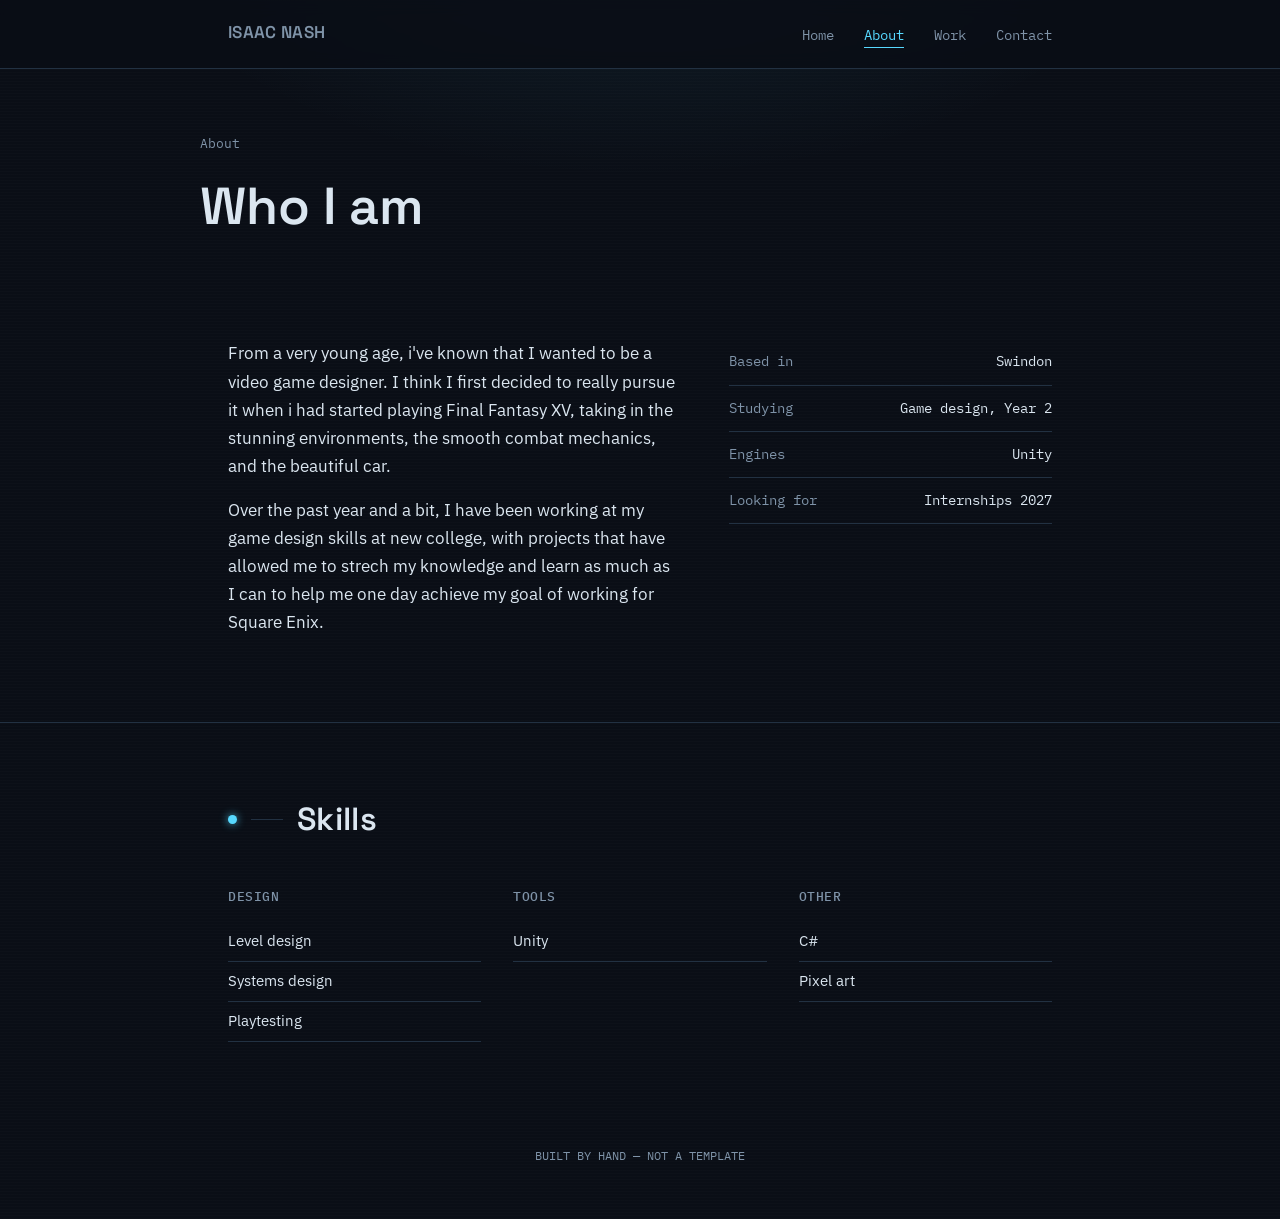
==== about.html @ a6fe019b "Add files via upload" ====
<!DOCTYPE html>
<html lang="en">
<head>
<meta charset="UTF-8">
<meta name="viewport" content="width=device-width, initial-scale=1.0">
<title>About — Isaac Nash</title>
<link rel="preconnect" href="https://fonts.googleapis.com">
<link rel="preconnect" href="https://fonts.gstatic.com" crossorigin>
<link href="https://fonts.googleapis.com/css2?family=Space+Grotesk:wght@500;600;700&family=IBM+Plex+Sans:wght@400;500;600&family=IBM+Plex+Mono:wght@400;500&display=swap" rel="stylesheet">
<link rel="stylesheet" href="style.css">
</head>

<body>

<nav>
  <div class="sheet">
    <a class="nav-name" href="index.html">ISAAC NASH</a>
    <ul>
      <li><a href="index.html">Home</a></li>
      <li><a href="about.html" class="active">About</a></li>
      <li><a href="work.html">Work</a></li>
      <li><a href="contact.html">Contact</a></li>
    </ul>
  </div>
</nav>

<div class="sheet page-header">
  <p class="eyebrow">About</p>
  <h1>Who I am</h1>
</div>

<section>
  <div class="sheet">
    <div class="about-grid">
      <div>
        <p>From a very young age, i've known that I wanted to be a video game designer. I think I first decided to really pursue it when i had started playing Final Fantasy XV, taking in the stunning environments, the smooth combat mechanics, and the beautiful car.</p>
        <p>Over the past year and a bit, I have been working at my game design skills at new college, with projects that have allowed me to strech my knowledge and learn as much as I can to help me one day achieve my goal of working for Square Enix.</p>
      </div>
      <ul class="facts">
        <li><span>Based in</span><span>Swindon</span></li>
        <li><span>Studying</span><span>Game design, Year 2</span></li>
        <li><span>Engines</span><span>Unity</span></li>
        <li><span>Looking for</span><span>Internships 2027</span></li>
      </ul>
    </div>
  </div>
</section>

<section>
  <div class="sheet">
    <div class="section-head"><span class="node"></span><span class="rule"></span><h2>Skills</h2></div>
    <div class="skills-grid">
      <div>
        <h4>DESIGN</h4>
        <ul>
          <li>Level design</li>
          <li>Systems design</li>
          <li>Playtesting</li>
        </ul>
      </div>
      <div>
        <h4>TOOLS</h4>
        <ul>
          <li>Unity</li>
        </ul>
      </div>
      <div>
        <h4>OTHER</h4>
        <ul>
          <li>C#</li>
          <li>Pixel art</li>
        </ul>
      </div>
    </div>
  </div>
</section>

<footer>
  BUILT BY HAND — NOT A TEMPLATE
</footer>

</body>
</html>
---- style.css ----
/*
  SHARED STYLESHEET
  ==================
  Every page (index.html, about.html, work.html, contact.html) links to
  this one file, so changing a color or font here updates the whole site.
  Keep this file in the SAME FOLDER as all your .html files.
*/

:root {
  --bg: #0a0e16;
  --bg-panel: #10161f;
  --ink: #dbe6f0;
  --ink-soft: #7f93a8;
  --line: #223142;
  --cyan: #57d9ff;
  --amber: #ffb454;
  --violet: #b98cff;
  --font-display: 'Space Grotesk', sans-serif;
  --font-body: 'IBM Plex Sans', sans-serif;
  --font-mono: 'IBM Plex Mono', monospace;
}

@media (prefers-reduced-motion: reduce) {
  * { animation: none !important; transition: none !important; }
}

* { box-sizing: border-box; }
html { scroll-behavior: smooth; }

body {
  margin: 0;
  background:
    radial-gradient(ellipse 900px 500px at 50% -10%, rgba(87,217,255,0.10), transparent 60%),
    repeating-linear-gradient(180deg, rgba(255,255,255,0.012) 0px, rgba(255,255,255,0.012) 1px, transparent 1px, transparent 3px),
    var(--bg);
  color: var(--ink);
  font-family: var(--font-body);
  font-size: 17px;
  line-height: 1.65;
  min-height: 100vh;
}

a { color: inherit; }
::selection { background: var(--cyan); color: var(--bg); }

.sheet { max-width: 880px; margin: 0 auto; padding: 0 28px; }

section, .page-section { padding: 70px 0; border-bottom: 1px solid var(--line); }
section:last-of-type, .page-section:last-of-type { border-bottom: none; }

/* ---------- section header: schematic divider ---------- */
.section-head { display: flex; align-items: center; gap: 14px; margin-bottom: 40px; }
.section-head .node {
  width: 9px; height: 9px; border-radius: 50%;
  background: var(--cyan); box-shadow: 0 0 8px rgba(87,217,255,0.8);
  flex: 0 0 auto;
}
.section-head .rule { height: 1px; width: 32px; background: var(--line); flex: 0 0 auto; }
.section-head h1, .section-head h2 {
  font-family: var(--font-display); font-weight: 600;
  font-size: clamp(24px, 3.4vw, 32px); margin: 0; letter-spacing: 0.01em;
}

/* ---------- bracket frame ---------- */
.frame { position: relative; }
.frame::before, .frame::after, .frame .corner-tr, .frame .corner-bl {
  content: ""; position: absolute; width: 14px; height: 14px;
  border-color: var(--cyan); opacity: 0.55; transition: opacity 0.2s ease; z-index: 2;
}
.frame::before { top: -1px; left: -1px; border-top: 2px solid; border-left: 2px solid; }
.frame::after { bottom: -1px; right: -1px; border-bottom: 2px solid; border-right: 2px solid; }
.frame .corner-tr { top: -1px; right: -1px; border-top: 2px solid; border-right: 2px solid; }
.frame .corner-bl { bottom: -1px; left: -1px; border-bottom: 2px solid; border-left: 2px solid; }
.frame:hover::before, .frame:hover::after, .frame:hover .corner-tr, .frame:hover .corner-bl { opacity: 1; }

/* ---------- nav ---------- */
nav {
  position: sticky; top: 0; z-index: 10;
  background: rgba(10,14,22,0.85);
  backdrop-filter: blur(8px);
  border-bottom: 1px solid var(--line);
}
nav .sheet { display: flex; align-items: center; justify-content: space-between; padding: 18px 28px; }
nav .nav-name { font-family: var(--font-display); font-weight: 600; font-size: 17px; text-decoration: none; letter-spacing: 0.02em; }
nav ul { list-style: none; display: flex; gap: 30px; margin: 0; padding: 0; }
nav a { text-decoration: none; font-size: 14px; color: var(--ink-soft); font-family: var(--font-mono); padding-bottom: 3px; border-bottom: 1px solid transparent; }
nav a:hover, nav a:focus-visible { color: var(--cyan); }
nav a.active { color: var(--cyan); border-bottom-color: var(--cyan); }

/* ---------- page header (used on About / Work / Contact) ---------- */
.page-header { padding: 64px 0 20px 0; }
.page-header .eyebrow { font-family: var(--font-mono); font-size: 12.5px; color: var(--ink-soft); margin: 0 0 10px 0; }
.page-header h1 { font-family: var(--font-display); font-weight: 600; font-size: clamp(34px, 6vw, 52px); margin: 0; }

/* ---------- hero (home page) ---------- */
.hero { position: relative; padding: 90px 0 90px 0; overflow: hidden; }
.hero-rings {
  position: absolute; top: 50%; left: 50%; width: 640px; height: 640px;
  transform: translate(-50%, -50%); z-index: 0; opacity: 0.5; pointer-events: none;
}
.hero-content { position: relative; z-index: 1; }

/* circular avatar with same fallback-pattern trick as project media */
.avatar {
  width: 108px; height: 108px; border-radius: 50%;
  background-size: cover; background-position: center; background-repeat: no-repeat;
  background-color: var(--bg-panel);
  background-image:
    var(--photo, none),
    repeating-linear-gradient(45deg, rgba(87,217,255,0.06) 0px, rgba(87,217,255,0.06) 1px, transparent 1px, transparent 10px),
    radial-gradient(ellipse at 50% 40%, rgba(87,217,255,0.14), transparent 70%);
  border: 2px solid var(--cyan);
  box-shadow: 0 0 0 6px rgba(87,217,255,0.08), 0 0 26px rgba(87,217,255,0.22);
  margin-bottom: 26px;
}

.status {
  display: inline-flex; align-items: center; gap: 9px;
  font-family: var(--font-mono); font-size: 12.5px; color: var(--ink-soft);
  border: 1px solid var(--line); padding: 6px 14px; border-radius: 999px; margin-bottom: 30px;
}
.status .dot {
  width: 7px; height: 7px; border-radius: 50%; background: var(--cyan);
  box-shadow: 0 0 6px rgba(87,217,255,0.9); animation: pulse 2.2s ease-in-out infinite;
}
@keyframes pulse { 0%, 100% { opacity: 1; } 50% { opacity: 0.35; } }

.hero h1 { font-family: var(--font-display); font-weight: 600; font-size: clamp(46px, 8vw, 78px); line-height: 1.0; margin: 0 0 22px 0; }
.hero p.role { font-size: 19px; color: var(--ink-soft); max-width: 48ch; margin: 0 0 36px 0; }
.hero-links, .link-row { display: flex; flex-wrap: wrap; gap: 10px 28px; }
.hero-links a, .link-row a {
  text-decoration: none; font-family: var(--font-mono); font-size: 14px;
  padding-bottom: 3px; border-bottom: 1px solid var(--line);
}
.hero-links a:hover, .hero-links a:focus-visible, .link-row a:hover, .link-row a:focus-visible {
  color: var(--cyan); border-bottom-color: var(--cyan);
}

.home-teaser { display: flex; align-items: center; justify-content: space-between; gap: 20px; flex-wrap: wrap; }
.home-teaser p { max-width: 60ch; color: var(--ink-soft); margin: 0; }
.home-teaser a.see-more {
  font-family: var(--font-mono); font-size: 13.5px; white-space: nowrap;
  text-decoration: none; border-bottom: 1px solid var(--line);
}
.home-teaser a.see-more:hover { color: var(--cyan); border-bottom-color: var(--cyan); }

/* ---------- about ---------- */
.about-grid { display: grid; grid-template-columns: 1.4fr 1fr; gap: 48px; }
.about-grid p { margin: 0 0 16px 0; max-width: 58ch; color: var(--ink); }
.facts { list-style: none; margin: 0; padding: 0; font-size: 14px; }
.facts li { display: flex; justify-content: space-between; gap: 12px; padding: 11px 0; border-bottom: 1px solid var(--line); font-family: var(--font-mono); }
.facts li span:first-child { color: var(--ink-soft); }
.facts li span:last-child { color: var(--ink); }

/* ---------- projects ---------- */
.project { background: var(--bg-panel); border: 1px solid var(--line); margin-bottom: 36px; overflow: hidden; }
.project-media {
  position: relative; width: 100%; aspect-ratio: 16 / 9;
  background-size: cover; background-position: center; background-repeat: no-repeat;
  background-color: var(--bg-panel);
  background-image:
    var(--shot, none),
    repeating-linear-gradient(45deg, rgba(87,217,255,0.05) 0px, rgba(87,217,255,0.05) 1px, transparent 1px, transparent 14px),
    radial-gradient(ellipse at 50% 40%, rgba(87,217,255,0.10), transparent 70%);
  border-bottom: 1px solid var(--line);
}
.stamp {
  position: absolute; top: 14px; right: 14px;
  font-family: var(--font-mono); font-weight: 500; font-size: 11px; letter-spacing: 0.05em;
  padding: 5px 11px; background: rgba(10,14,22,0.72); backdrop-filter: blur(4px);
  border: 1px solid currentColor; display: inline-flex; align-items: center; gap: 6px;
}
.stamp::before { content: ""; width: 6px; height: 6px; border-radius: 50%; background: currentColor; }
.stamp--shipped { color: var(--cyan); }
.stamp--jam { color: var(--amber); }
.stamp--prototype { color: var(--violet); }

.project-body { padding: 28px 32px 30px 32px; }
.project h3 { font-family: var(--font-display); font-weight: 600; font-size: 25px; margin: 0 0 6px 0; }
.project .meta { font-family: var(--font-mono); font-size: 12.5px; color: var(--ink-soft); margin: 0 0 18px 0; }
.project p.desc { margin: 0 0 18px 0; max-width: 62ch; color: var(--ink); }
.project ul.highlights { margin: 0 0 22px 0; padding-left: 20px; color: var(--ink); }
.project ul.highlights li { margin-bottom: 7px; }
.project-link {
  display: inline-block; text-decoration: none; font-family: var(--font-mono); font-size: 13.5px;
  padding-bottom: 3px; border-bottom: 1px solid var(--line);
}
.project-link:hover, .project-link:focus-visible { color: var(--cyan); border-bottom-color: var(--cyan); }

/* ---------- skills ---------- */
.skills-grid { display: grid; grid-template-columns: repeat(3, 1fr); gap: 32px; }
.skills-grid h4 { font-family: var(--font-mono); font-weight: 500; font-size: 12.5px; letter-spacing: 0.04em; color: var(--ink-soft); margin: 0 0 16px 0; }
.skills-grid ul { list-style: none; margin: 0; padding: 0; }
.skills-grid li { padding: 7px 0; border-bottom: 1px solid var(--line); font-size: 15px; }

/* ---------- contact ---------- */
.contact p.lead { font-size: 19px; max-width: 50ch; margin: 0 0 32px 0; color: var(--ink-soft); }
.contact-links { display: flex; flex-wrap: wrap; gap: 10px 30px; }
.contact-links a {
  text-decoration: none; font-family: var(--font-mono); font-size: 15px;
  padding-bottom: 3px; border-bottom: 1px solid var(--line);
}
.contact-links a:hover, .contact-links a:focus-visible { color: var(--cyan); border-bottom-color: var(--cyan); }

footer { text-align: center; font-family: var(--font-mono); font-size: 12px; color: var(--ink-soft); padding: 34px 0 54px 0; }

/* ---------- responsive ---------- */
@media (max-width: 720px) {
  nav ul { gap: 18px; }
  .about-grid { grid-template-columns: 1fr; }
  .skills-grid { grid-template-columns: 1fr 1fr; }
  section, .page-section { padding: 54px 0; }
  .project-body { padding: 24px 22px; }
  .hero-rings { width: 460px; height: 460px; }
  .home-teaser { flex-direction: column; align-items: flex-start; }
}
@media (max-width: 480px) {
  .skills-grid { grid-template-columns: 1fr; }
}

a:focus-visible, button:focus-visible { outline: 2px solid var(--cyan); outline-offset: 3px; }
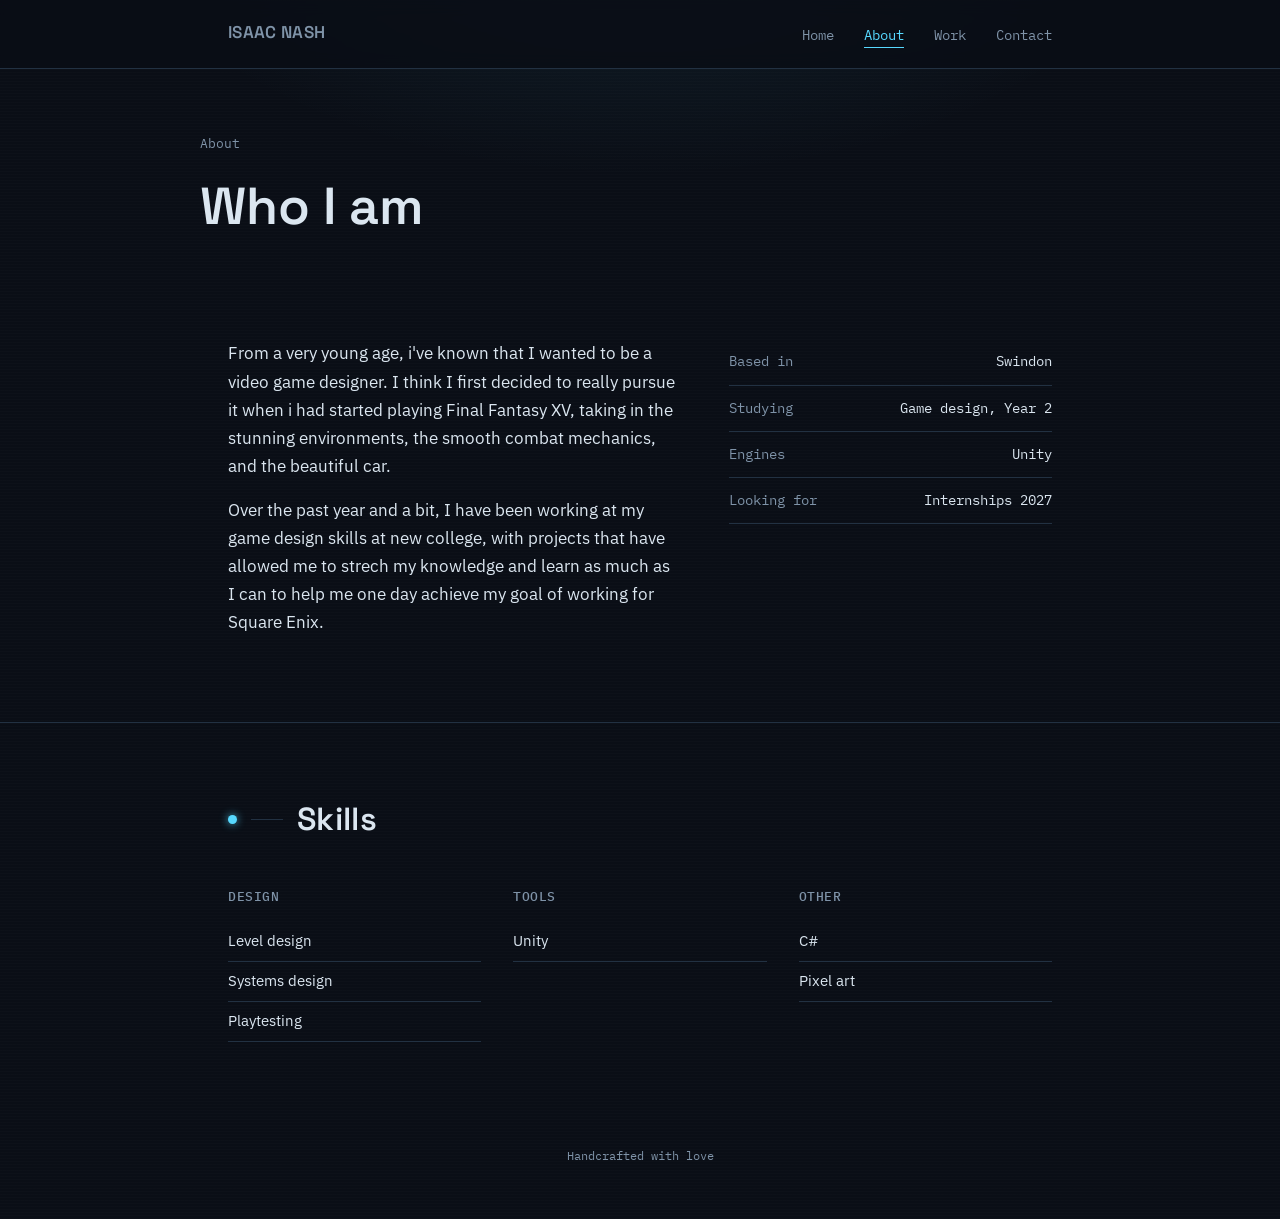
==== commit 1c431581: "Update footer text to 'Handcrafted with love'" ====
--- a/about.html
+++ b/about.html
@@ -76,7 +76,7 @@
 </section>
 
 <footer>
-  BUILT BY HAND — NOT A TEMPLATE
+  Handcrafted with love
 </footer>
 
 </body>
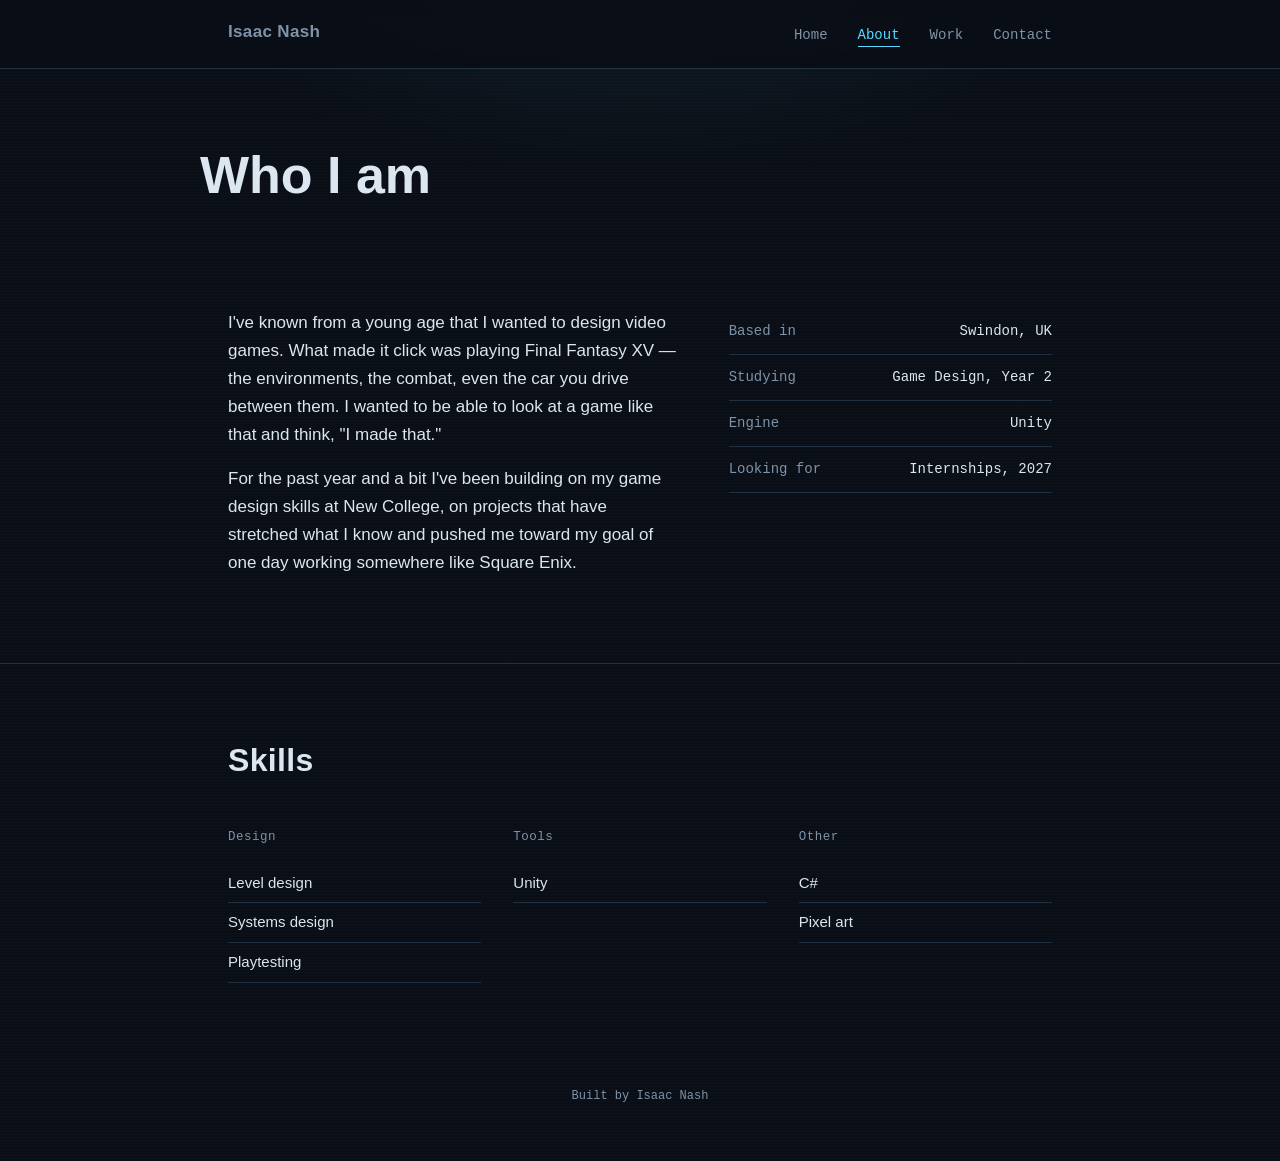
==== commit c66c58fc: "Revise About page content and structure Updated content and formatting in the About page." ====
--- a/about.html
+++ b/about.html
@@ -6,7 +6,7 @@
 <title>About — Isaac Nash</title>
 <link rel="preconnect" href="https://fonts.googleapis.com">
 <link rel="preconnect" href="https://fonts.gstatic.com" crossorigin>
-<link href="https://fonts.googleapis.com/css2?family=Space+Grotesk:wght@500;600;700&family=IBM+Plex+Sans:wght@400;500;600&family=IBM+Plex+Mono:wght@400;500&display=swap" rel="stylesheet">
+<link href="https://fonts.googleapis.com/css2?family=Fraunces:ital,opsz,wght@0,9..144,400;0,9..144,500;0,9..144,600;1,9..144,400;1,9..144,500&family=Inter:wght@400;500;600&display=swap" rel="stylesheet">
 <link rel="stylesheet" href="style.css">
 </head>
 
@@ -14,7 +14,7 @@
 
 <nav>
   <div class="sheet">
-    <a class="nav-name" href="index.html">ISAAC NASH</a>
+    <a class="nav-name" href="index.html">Isaac Nash</a>
     <ul>
       <li><a href="index.html">Home</a></li>
       <li><a href="about.html" class="active">About</a></li>
@@ -25,7 +25,6 @@
 </nav>
 
 <div class="sheet page-header">
-  <p class="eyebrow">About</p>
   <h1>Who I am</h1>
 </div>
 
@@ -33,14 +32,14 @@
   <div class="sheet">
     <div class="about-grid">
       <div>
-        <p>From a very young age, i've known that I wanted to be a video game designer. I think I first decided to really pursue it when i had started playing Final Fantasy XV, taking in the stunning environments, the smooth combat mechanics, and the beautiful car.</p>
-        <p>Over the past year and a bit, I have been working at my game design skills at new college, with projects that have allowed me to strech my knowledge and learn as much as I can to help me one day achieve my goal of working for Square Enix.</p>
+        <p>I've known from a young age that I wanted to design video games. What made it click was playing Final Fantasy XV — the environments, the combat, even the car you drive between them. I wanted to be able to look at a game like that and think, "I made that."</p>
+        <p>For the past year and a bit I've been building on my game design skills at New College, on projects that have stretched what I know and pushed me toward my goal of one day working somewhere like Square Enix.</p>
       </div>
       <ul class="facts">
-        <li><span>Based in</span><span>Swindon</span></li>
-        <li><span>Studying</span><span>Game design, Year 2</span></li>
-        <li><span>Engines</span><span>Unity</span></li>
-        <li><span>Looking for</span><span>Internships 2027</span></li>
+        <li><span>Based in</span><span>Swindon, UK</span></li>
+        <li><span>Studying</span><span>Game Design, Year 2</span></li>
+        <li><span>Engine</span><span>Unity</span></li>
+        <li><span>Looking for</span><span>Internships, 2027</span></li>
       </ul>
     </div>
   </div>
@@ -48,10 +47,10 @@
 
 <section>
   <div class="sheet">
-    <div class="section-head"><span class="node"></span><span class="rule"></span><h2>Skills</h2></div>
+    <div class="section-head"><h2>Skills</h2></div>
     <div class="skills-grid">
       <div>
-        <h4>DESIGN</h4>
+        <h4>Design</h4>
         <ul>
           <li>Level design</li>
           <li>Systems design</li>
@@ -59,13 +58,13 @@
         </ul>
       </div>
       <div>
-        <h4>TOOLS</h4>
+        <h4>Tools</h4>
         <ul>
           <li>Unity</li>
         </ul>
       </div>
       <div>
-        <h4>OTHER</h4>
+        <h4>Other</h4>
         <ul>
           <li>C#</li>
           <li>Pixel art</li>
@@ -76,7 +75,7 @@
 </section>
 
 <footer>
-  Handcrafted with love
+  Built by Isaac Nash
 </footer>
 
 </body>
--- a/style.css
+++ b/style.css
@@ -181,11 +181,67 @@
 .project p.desc { margin: 0 0 18px 0; max-width: 62ch; color: var(--ink); }
 .project ul.highlights { margin: 0 0 22px 0; padding-left: 20px; color: var(--ink); }
 .project ul.highlights li { margin-bottom: 7px; }
+.project-links { display: flex; flex-wrap: wrap; gap: 10px 26px; }
 .project-link {
   display: inline-block; text-decoration: none; font-family: var(--font-mono); font-size: 13.5px;
   padding-bottom: 3px; border-bottom: 1px solid var(--line);
 }
 .project-link:hover, .project-link:focus-visible { color: var(--cyan); border-bottom-color: var(--cyan); }
+
+/* ---------- case study pages ---------- */
+.back-link {
+  display: inline-block; font-family: var(--font-mono); font-size: 13.5px;
+  text-decoration: none; color: var(--ink-soft); margin-bottom: 18px;
+}
+.back-link:hover, .back-link:focus-visible { color: var(--cyan); }
+
+.case-banner {
+  position: relative; width: 100%; aspect-ratio: 21 / 9;
+  background-size: cover; background-position: center; background-repeat: no-repeat;
+  background-color: var(--bg-panel);
+  background-image:
+    var(--shot, none),
+    repeating-linear-gradient(45deg, rgba(87,217,255,0.05) 0px, rgba(87,217,255,0.05) 1px, transparent 1px, transparent 14px),
+    radial-gradient(ellipse at 50% 40%, rgba(87,217,255,0.10), transparent 70%);
+  border: 1px solid var(--line);
+  margin-bottom: 46px;
+}
+.case-banner .stamp { position: absolute; top: 16px; right: 16px; }
+
+.case-meta {
+  font-family: var(--font-mono); font-size: 13px; color: var(--ink-soft);
+  margin: 0 0 8px 0;
+}
+
+.case-body { max-width: 68ch; }
+.case-body p { margin: 0 0 18px 0; color: var(--ink); }
+.case-body .case-section { margin-bottom: 48px; }
+.case-body .case-section:last-child { margin-bottom: 0; }
+
+.gallery-grid {
+  display: grid;
+  grid-template-columns: repeat(auto-fit, minmax(240px, 1fr));
+  gap: 18px;
+  margin-top: 8px;
+}
+.gallery-shot {
+  aspect-ratio: 4 / 3;
+  background-size: cover; background-position: center; background-repeat: no-repeat;
+  background-color: var(--bg-panel);
+  background-image:
+    var(--shot, none),
+    repeating-linear-gradient(45deg, rgba(87,217,255,0.05) 0px, rgba(87,217,255,0.05) 1px, transparent 1px, transparent 14px),
+    radial-gradient(ellipse at 50% 40%, rgba(87,217,255,0.10), transparent 70%);
+  border: 1px solid var(--line);
+}
+
+.case-nav {
+  display: flex; justify-content: space-between; align-items: center;
+  margin-top: 56px; padding-top: 28px; border-top: 1px solid var(--line);
+  font-family: var(--font-mono); font-size: 13.5px;
+}
+.case-nav a { text-decoration: none; border-bottom: 1px solid var(--line); padding-bottom: 3px; }
+.case-nav a:hover, .case-nav a:focus-visible { color: var(--cyan); border-bottom-color: var(--cyan); }
 
 /* ---------- skills ---------- */
 .skills-grid { display: grid; grid-template-columns: repeat(3, 1fr); gap: 32px; }
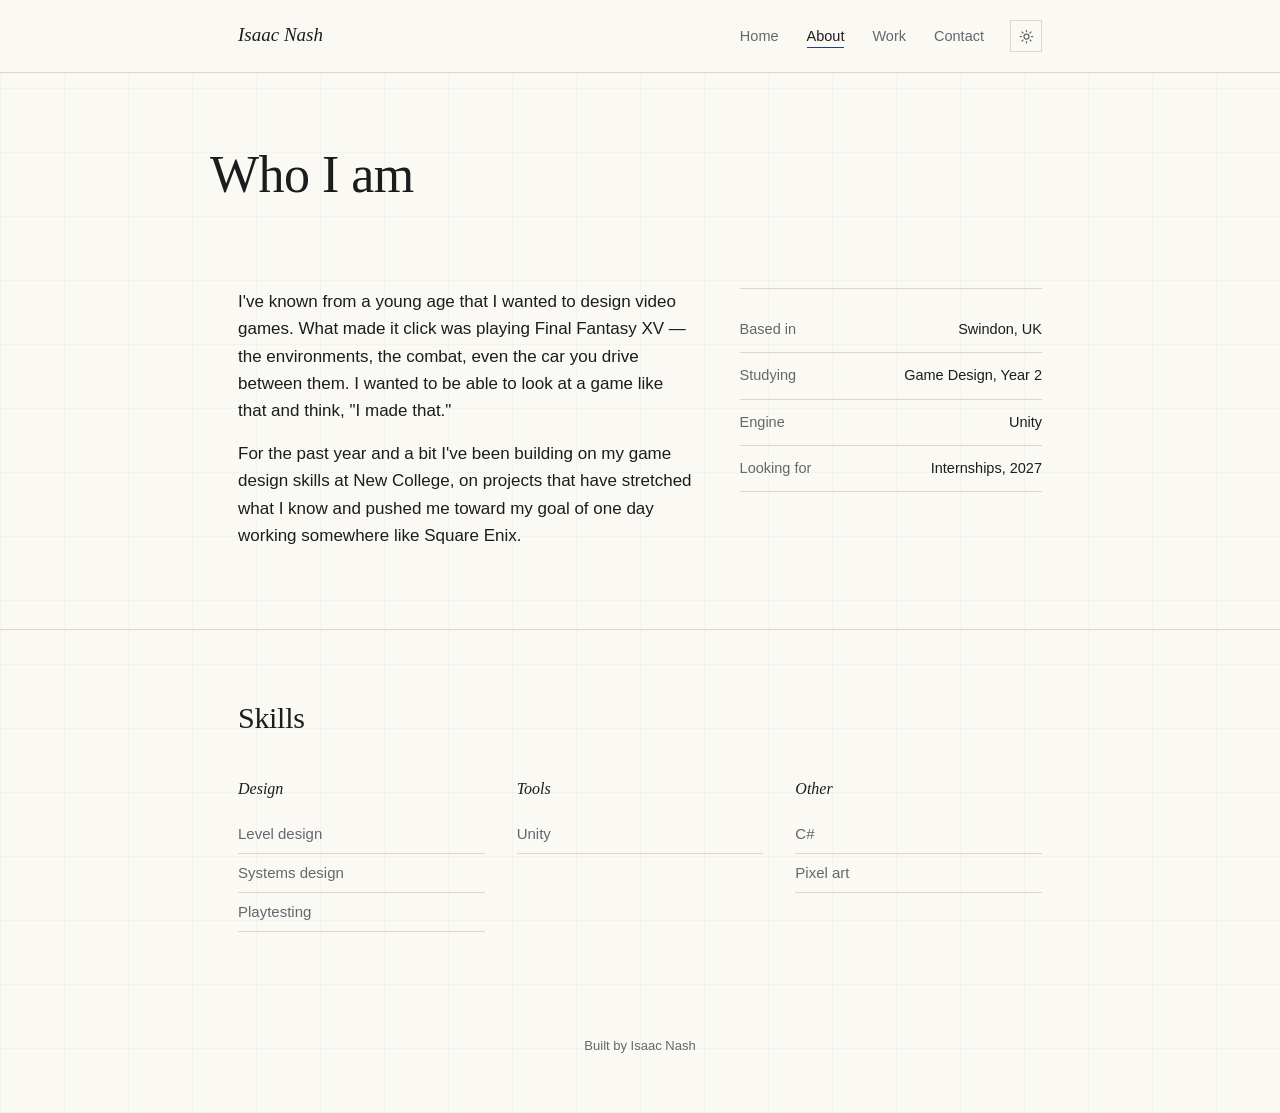
==== commit 0b69c11b: "Refactor navigation structure and add theme toggle" ====
--- a/about.html
+++ b/about.html
@@ -8,6 +8,7 @@
 <link rel="preconnect" href="https://fonts.gstatic.com" crossorigin>
 <link href="https://fonts.googleapis.com/css2?family=Fraunces:ital,opsz,wght@0,9..144,400;0,9..144,500;0,9..144,600;1,9..144,400;1,9..144,500&family=Inter:wght@400;500;600&display=swap" rel="stylesheet">
 <link rel="stylesheet" href="style.css">
+<script src="theme.js"></script>
 </head>
 
 <body>
@@ -15,12 +16,18 @@
 <nav>
   <div class="sheet">
     <a class="nav-name" href="index.html">Isaac Nash</a>
-    <ul>
-      <li><a href="index.html">Home</a></li>
-      <li><a href="about.html" class="active">About</a></li>
-      <li><a href="work.html">Work</a></li>
-      <li><a href="contact.html">Contact</a></li>
-    </ul>
+    <div class="nav-right">
+      <ul>
+        <li><a href="index.html">Home</a></li>
+        <li><a href="about.html" class="active">About</a></li>
+        <li><a href="work.html">Work</a></li>
+        <li><a href="contact.html">Contact</a></li>
+      </ul>
+      <button class="theme-toggle" type="button" aria-label="Toggle dark mode" aria-pressed="false">
+        <svg class="icon-sun" viewBox="0 0 24 24" fill="none" stroke="currentColor" stroke-width="2" stroke-linecap="round"><circle cx="12" cy="12" r="4"></circle><path d="M12 2v2M12 20v2M4.9 4.9l1.4 1.4M17.7 17.7l1.4 1.4M2 12h2M20 12h2M4.9 19.1l1.4-1.4M17.7 6.3l1.4-1.4"/></svg>
+        <svg class="icon-moon" viewBox="0 0 24 24" fill="none" stroke="currentColor" stroke-width="2" stroke-linecap="round" stroke-linejoin="round"><path d="M21 12.8A9 9 0 1 1 11.2 3 7 7 0 0 0 21 12.8z"/></svg>
+      </button>
+    </div>
   </div>
 </nav>
 
--- a/style.css
+++ b/style.css
@@ -1,23 +1,46 @@
 /*
   SHARED STYLESHEET
   ==================
-  Every page (index.html, about.html, work.html, contact.html) links to
-  this one file, so changing a color or font here updates the whole site.
-  Keep this file in the SAME FOLDER as all your .html files.
+  Every page (index.html, about.html, work.html, contact.html, and the
+  project- pages) links to this one file, so changing a color or font
+  here updates the whole site. Keep this file in the SAME FOLDER as
+  all your .html files.
 */
 
 :root {
-  --bg: #0a0e16;
-  --bg-panel: #10161f;
-  --ink: #dbe6f0;
-  --ink-soft: #7f93a8;
-  --line: #223142;
-  --cyan: #57d9ff;
-  --amber: #ffb454;
-  --violet: #b98cff;
-  --font-display: 'Space Grotesk', sans-serif;
-  --font-body: 'IBM Plex Sans', sans-serif;
-  --font-mono: 'IBM Plex Mono', monospace;
+  --bg: #faf9f4;
+  --panel: #efeadd;
+  --panel-line: #e2dcc9;
+  --ink: #1c1c1f;
+  --ink-soft: #66666e;
+  --line: #ddd7c4;
+  --blue: #23407e;
+  --blue-tint: rgba(35, 64, 126, 0.08);
+  --rust: #a94b2c;
+
+  --grid: rgba(35, 64, 126, 0.035);
+  --nav-bg: rgba(250, 249, 244, 0.92);
+
+  --font-display: 'Fraunces', Georgia, serif;
+  --font-body: 'Inter', -apple-system, sans-serif;
+
+  color-scheme: light;
+}
+
+:root[data-theme="dark"] {
+  --bg: #15161c;
+  --panel: #20222c;
+  --panel-line: #2b2e3a;
+  --ink: #edece4;
+  --ink-soft: #9a9ba6;
+  --line: #2c2f3b;
+  --blue: #7fa0f2;
+  --blue-tint: rgba(127, 160, 242, 0.14);
+  --rust: #e28a68;
+  --grid: rgba(127, 160, 242, 0.05);
+  --nav-bg: rgba(21, 22, 28, 0.92);
+
+  color-scheme: dark;
 }
 
 @media (prefers-reduced-motion: reduce) {
@@ -30,248 +53,273 @@
 body {
   margin: 0;
   background:
-    radial-gradient(ellipse 900px 500px at 50% -10%, rgba(87,217,255,0.10), transparent 60%),
-    repeating-linear-gradient(180deg, rgba(255,255,255,0.012) 0px, rgba(255,255,255,0.012) 1px, transparent 1px, transparent 3px),
+    repeating-linear-gradient(0deg, var(--grid) 0px, var(--grid) 1px, transparent 1px, transparent 64px),
+    repeating-linear-gradient(90deg, var(--grid) 0px, var(--grid) 1px, transparent 1px, transparent 64px),
     var(--bg);
   color: var(--ink);
   font-family: var(--font-body);
   font-size: 17px;
-  line-height: 1.65;
+  line-height: 1.6;
   min-height: 100vh;
+  transition: background-color 0.15s ease, color 0.15s ease;
 }
 
 a { color: inherit; }
-::selection { background: var(--cyan); color: var(--bg); }
-
-.sheet { max-width: 880px; margin: 0 auto; padding: 0 28px; }
-
-section, .page-section { padding: 70px 0; border-bottom: 1px solid var(--line); }
+::selection { background: var(--blue); color: #fff; }
+
+.sheet { max-width: 860px; margin: 0 auto; padding: 0 28px; }
+
+section, .page-section { padding: 64px 0; border-bottom: 1px solid var(--line); }
 section:last-of-type, .page-section:last-of-type { border-bottom: none; }
 
-/* ---------- section header: schematic divider ---------- */
-.section-head { display: flex; align-items: center; gap: 14px; margin-bottom: 40px; }
-.section-head .node {
-  width: 9px; height: 9px; border-radius: 50%;
-  background: var(--cyan); box-shadow: 0 0 8px rgba(87,217,255,0.8);
-  flex: 0 0 auto;
-}
-.section-head .rule { height: 1px; width: 32px; background: var(--line); flex: 0 0 auto; }
+/* ---------- section headers ---------- */
+.section-head { margin-bottom: 34px; }
 .section-head h1, .section-head h2 {
-  font-family: var(--font-display); font-weight: 600;
-  font-size: clamp(24px, 3.4vw, 32px); margin: 0; letter-spacing: 0.01em;
-}
-
-/* ---------- bracket frame ---------- */
+  font-family: var(--font-display); font-weight: 500;
+  font-size: clamp(24px, 3.2vw, 30px); margin: 0; letter-spacing: -0.01em;
+}
+
+/* ---------- image / media treatment ---------- */
 .frame { position: relative; }
-.frame::before, .frame::after, .frame .corner-tr, .frame .corner-bl {
-  content: ""; position: absolute; width: 14px; height: 14px;
-  border-color: var(--cyan); opacity: 0.55; transition: opacity 0.2s ease; z-index: 2;
-}
-.frame::before { top: -1px; left: -1px; border-top: 2px solid; border-left: 2px solid; }
-.frame::after { bottom: -1px; right: -1px; border-bottom: 2px solid; border-right: 2px solid; }
-.frame .corner-tr { top: -1px; right: -1px; border-top: 2px solid; border-right: 2px solid; }
-.frame .corner-bl { bottom: -1px; left: -1px; border-bottom: 2px solid; border-left: 2px solid; }
-.frame:hover::before, .frame:hover::after, .frame:hover .corner-tr, .frame:hover .corner-bl { opacity: 1; }
 
 /* ---------- nav ---------- */
 nav {
   position: sticky; top: 0; z-index: 10;
-  background: rgba(10,14,22,0.85);
-  backdrop-filter: blur(8px);
+  background: var(--nav-bg);
   border-bottom: 1px solid var(--line);
-}
-nav .sheet { display: flex; align-items: center; justify-content: space-between; padding: 18px 28px; }
-nav .nav-name { font-family: var(--font-display); font-weight: 600; font-size: 17px; text-decoration: none; letter-spacing: 0.02em; }
-nav ul { list-style: none; display: flex; gap: 30px; margin: 0; padding: 0; }
-nav a { text-decoration: none; font-size: 14px; color: var(--ink-soft); font-family: var(--font-mono); padding-bottom: 3px; border-bottom: 1px solid transparent; }
-nav a:hover, nav a:focus-visible { color: var(--cyan); }
-nav a.active { color: var(--cyan); border-bottom-color: var(--cyan); }
-
-/* ---------- page header (used on About / Work / Contact) ---------- */
-.page-header { padding: 64px 0 20px 0; }
-.page-header .eyebrow { font-family: var(--font-mono); font-size: 12.5px; color: var(--ink-soft); margin: 0 0 10px 0; }
-.page-header h1 { font-family: var(--font-display); font-weight: 600; font-size: clamp(34px, 6vw, 52px); margin: 0; }
+  transition: background-color 0.15s ease;
+}
+nav .sheet { display: flex; align-items: baseline; justify-content: space-between; padding: 20px 28px; }
+nav .nav-name {
+  font-family: var(--font-display); font-style: italic; font-weight: 500;
+  font-size: 19px; text-decoration: none; color: var(--ink);
+}
+.nav-right { display: flex; align-items: center; gap: 26px; }
+nav ul { list-style: none; display: flex; gap: 28px; margin: 0; padding: 0; }
+nav a { text-decoration: none; font-size: 14.5px; color: var(--ink-soft); }
+nav a:hover, nav a:focus-visible { color: var(--blue); }
+nav a.active { color: var(--ink); border-bottom: 1px solid var(--blue); padding-bottom: 3px; }
+
+.theme-toggle {
+  display: inline-flex; align-items: center; justify-content: center;
+  width: 32px; height: 32px; padding: 0;
+  background: transparent; border: 1px solid var(--line); color: var(--ink-soft);
+  cursor: pointer; flex: 0 0 auto;
+}
+.theme-toggle:hover, .theme-toggle:focus-visible { color: var(--blue); border-color: var(--blue); }
+.theme-toggle svg { width: 15px; height: 15px; }
+.theme-toggle .icon-moon { display: none; }
+:root[data-theme="dark"] .theme-toggle .icon-sun { display: none; }
+:root[data-theme="dark"] .theme-toggle .icon-moon { display: block; }
+
+/* ---------- page header (About / Work / Contact) ---------- */
+.page-header { padding: 60px 0 8px 0; }
+.page-header h1 { font-family: var(--font-display); font-weight: 500; font-size: clamp(36px, 6vw, 52px); margin: 0; letter-spacing: -0.01em; }
 
 /* ---------- hero (home page) ---------- */
-.hero { position: relative; padding: 90px 0 90px 0; overflow: hidden; }
-.hero-rings {
-  position: absolute; top: 50%; left: 50%; width: 640px; height: 640px;
-  transform: translate(-50%, -50%); z-index: 0; opacity: 0.5; pointer-events: none;
-}
-.hero-content { position: relative; z-index: 1; }
-
-/* circular avatar with same fallback-pattern trick as project media */
-.avatar {
-  width: 108px; height: 108px; border-radius: 50%;
+.hero { padding: 56px 0 70px 0; }
+.hero-grid { display: grid; grid-template-columns: 1.3fr 0.9fr; gap: 56px; align-items: center; }
+.hero-text .status {
+  display: inline-flex; align-items: center; gap: 8px;
+  font-size: 13.5px; color: var(--blue);
+  border: 1px solid var(--blue-tint); background: var(--blue-tint);
+  padding: 6px 13px; border-radius: 3px; margin-bottom: 26px;
+}
+.hero-text .status .dot { width: 6px; height: 6px; border-radius: 50%; background: var(--blue); flex: 0 0 auto; }
+
+.hero h1 { font-family: var(--font-display); font-weight: 500; font-size: clamp(42px, 6.4vw, 64px); line-height: 1.05; margin: 0 0 20px 0; letter-spacing: -0.01em; }
+.hero p.role { font-size: 18px; color: var(--ink-soft); max-width: 44ch; margin: 0 0 30px 0; }
+.hero-links, .link-row { display: flex; flex-wrap: wrap; gap: 8px 26px; }
+.hero-links a, .link-row a {
+  text-decoration: none; font-size: 14.5px;
+  padding-bottom: 3px; border-bottom: 1px solid var(--line);
+}
+.hero-links a:hover, .hero-links a:focus-visible, .link-row a:hover, .link-row a:focus-visible {
+  color: var(--blue); border-bottom-color: var(--blue);
+}
+
+.hero-photo {
+  width: 100%; aspect-ratio: 4 / 5;
   background-size: cover; background-position: center; background-repeat: no-repeat;
-  background-color: var(--bg-panel);
-  background-image:
-    var(--photo, none),
-    repeating-linear-gradient(45deg, rgba(87,217,255,0.06) 0px, rgba(87,217,255,0.06) 1px, transparent 1px, transparent 10px),
-    radial-gradient(ellipse at 50% 40%, rgba(87,217,255,0.14), transparent 70%);
-  border: 2px solid var(--cyan);
-  box-shadow: 0 0 0 6px rgba(87,217,255,0.08), 0 0 26px rgba(87,217,255,0.22);
-  margin-bottom: 26px;
-}
-
-.status {
-  display: inline-flex; align-items: center; gap: 9px;
-  font-family: var(--font-mono); font-size: 12.5px; color: var(--ink-soft);
-  border: 1px solid var(--line); padding: 6px 14px; border-radius: 999px; margin-bottom: 30px;
-}
-.status .dot {
-  width: 7px; height: 7px; border-radius: 50%; background: var(--cyan);
-  box-shadow: 0 0 6px rgba(87,217,255,0.9); animation: pulse 2.2s ease-in-out infinite;
-}
-@keyframes pulse { 0%, 100% { opacity: 1; } 50% { opacity: 0.35; } }
-
-.hero h1 { font-family: var(--font-display); font-weight: 600; font-size: clamp(46px, 8vw, 78px); line-height: 1.0; margin: 0 0 22px 0; }
-.hero p.role { font-size: 19px; color: var(--ink-soft); max-width: 48ch; margin: 0 0 36px 0; }
-.hero-links, .link-row { display: flex; flex-wrap: wrap; gap: 10px 28px; }
-.hero-links a, .link-row a {
-  text-decoration: none; font-family: var(--font-mono); font-size: 14px;
+  background-color: var(--panel);
+  background-image: var(--photo, none);
+  border: 1px solid var(--ink);
+  box-shadow: 8px 8px 0 var(--blue-tint);
+}
+
+.home-teaser { display: flex; align-items: baseline; justify-content: space-between; gap: 20px; flex-wrap: wrap; }
+.home-teaser p { max-width: 58ch; color: var(--ink); margin: 0; font-size: 17px; }
+.home-teaser a.see-more {
+  font-size: 14.5px; white-space: nowrap;
+  text-decoration: none; border-bottom: 1px solid var(--line); color: var(--blue); padding-bottom: 3px;
+}
+.home-teaser a.see-more:hover { border-bottom-color: var(--blue); }
+
+/* ---------- about ---------- */
+.featured-grid { display: grid; grid-template-columns: repeat(auto-fit, minmax(230px, 1fr)); gap: 30px; margin-top: 4px; }
+.featured-card h3 { font-family: var(--font-display); font-weight: 500; font-size: 21px; margin: 16px 0 7px 0; letter-spacing: -0.01em; }
+.featured-card p { margin: 0 0 12px 0; color: var(--ink-soft); font-size: 15px; max-width: 40ch; }
+.featured-card .featured-link { font-size: 14px; color: var(--blue); text-decoration: none; border-bottom: 1px solid var(--line); padding-bottom: 2px; }
+.featured-card .featured-link:hover, .featured-card .featured-link:focus-visible { border-bottom-color: var(--blue); }
+
+.about-grid { display: grid; grid-template-columns: 1.5fr 1fr; gap: 48px; }
+.about-grid p { margin: 0 0 16px 0; max-width: 56ch; color: var(--ink); }
+.facts { list-style: none; margin: 0; padding: 18px 0 0 0; border-top: 1px solid var(--line); font-size: 14.5px; }
+.facts li { display: flex; justify-content: space-between; gap: 12px; padding: 11px 0; border-bottom: 1px solid var(--line); }
+.facts li span:first-child { color: var(--ink-soft); }
+.facts li span:last-child { color: var(--ink); font-weight: 500; }
+
+/* ---------- skills ---------- */
+.skills-grid { display: grid; grid-template-columns: repeat(3, 1fr); gap: 32px; }
+.skills-grid h4 { font-family: var(--font-display); font-style: italic; font-weight: 500; font-size: 16px; color: var(--ink); margin: 0 0 14px 0; }
+.skills-grid ul { list-style: none; margin: 0; padding: 0; }
+.skills-grid li { padding: 7px 0; border-bottom: 1px solid var(--line); font-size: 15px; color: var(--ink-soft); }
+
+/* ---------- projects (work list) ---------- */
+.project { padding: 44px 0; border-bottom: 1px solid var(--line); }
+.project:first-of-type { padding-top: 0; }
+.project-inner { display: grid; grid-template-columns: 0.85fr 1.15fr; gap: 36px; align-items: start; }
+.project:nth-of-type(even) .project-inner { grid-template-columns: 1.15fr 0.85fr; }
+.project:nth-of-type(even) .project-media { order: 2; }
+
+.project-media {
+  position: relative; width: 100%; aspect-ratio: 4 / 3;
+  background-size: cover; background-position: center; background-repeat: no-repeat;
+  background-color: var(--panel);
+  background-image: var(--shot, none);
+  border: 1px solid var(--ink);
+}
+.stamp {
+  position: absolute; bottom: 10px; left: 10px;
+  font-size: 12px; font-weight: 500; letter-spacing: 0.01em;
+  padding: 5px 11px; background: var(--bg);
+  border: 1px solid currentColor; display: inline-flex; align-items: center; gap: 6px;
+}
+.stamp::before { content: ""; width: 6px; height: 6px; border-radius: 50%; background: currentColor; }
+.stamp--shipped { color: var(--blue); }
+.stamp--jam { color: var(--rust); }
+.stamp--prototype { color: #6b5b3e; }
+
+.project h3 { font-family: var(--font-display); font-weight: 500; font-size: 28px; margin: 0 0 6px 0; letter-spacing: -0.01em; }
+.project .meta { font-size: 14px; color: var(--ink-soft); margin: 0 0 16px 0; }
+.project p.desc { margin: 0 0 16px 0; max-width: 58ch; color: var(--ink); }
+.project ul.highlights { margin: 0 0 20px 0; padding-left: 18px; color: var(--ink); }
+.project ul.highlights li { margin-bottom: 7px; }
+.project-links { display: flex; flex-wrap: wrap; gap: 8px 24px; }
+.project-link {
+  display: inline-block; text-decoration: none; font-size: 14.5px; color: var(--blue);
   padding-bottom: 3px; border-bottom: 1px solid var(--line);
 }
-.hero-links a:hover, .hero-links a:focus-visible, .link-row a:hover, .link-row a:focus-visible {
-  color: var(--cyan); border-bottom-color: var(--cyan);
-}
-
-.home-teaser { display: flex; align-items: center; justify-content: space-between; gap: 20px; flex-wrap: wrap; }
-.home-teaser p { max-width: 60ch; color: var(--ink-soft); margin: 0; }
-.home-teaser a.see-more {
-  font-family: var(--font-mono); font-size: 13.5px; white-space: nowrap;
-  text-decoration: none; border-bottom: 1px solid var(--line);
-}
-.home-teaser a.see-more:hover { color: var(--cyan); border-bottom-color: var(--cyan); }
-
-/* ---------- about ---------- */
-.about-grid { display: grid; grid-template-columns: 1.4fr 1fr; gap: 48px; }
-.about-grid p { margin: 0 0 16px 0; max-width: 58ch; color: var(--ink); }
-.facts { list-style: none; margin: 0; padding: 0; font-size: 14px; }
-.facts li { display: flex; justify-content: space-between; gap: 12px; padding: 11px 0; border-bottom: 1px solid var(--line); font-family: var(--font-mono); }
-.facts li span:first-child { color: var(--ink-soft); }
-.facts li span:last-child { color: var(--ink); }
-
-/* ---------- projects ---------- */
-.project { background: var(--bg-panel); border: 1px solid var(--line); margin-bottom: 36px; overflow: hidden; }
-.project-media {
-  position: relative; width: 100%; aspect-ratio: 16 / 9;
-  background-size: cover; background-position: center; background-repeat: no-repeat;
-  background-color: var(--bg-panel);
-  background-image:
-    var(--shot, none),
-    repeating-linear-gradient(45deg, rgba(87,217,255,0.05) 0px, rgba(87,217,255,0.05) 1px, transparent 1px, transparent 14px),
-    radial-gradient(ellipse at 50% 40%, rgba(87,217,255,0.10), transparent 70%);
-  border-bottom: 1px solid var(--line);
-}
-.stamp {
-  position: absolute; top: 14px; right: 14px;
-  font-family: var(--font-mono); font-weight: 500; font-size: 11px; letter-spacing: 0.05em;
-  padding: 5px 11px; background: rgba(10,14,22,0.72); backdrop-filter: blur(4px);
-  border: 1px solid currentColor; display: inline-flex; align-items: center; gap: 6px;
-}
-.stamp::before { content: ""; width: 6px; height: 6px; border-radius: 50%; background: currentColor; }
-.stamp--shipped { color: var(--cyan); }
-.stamp--jam { color: var(--amber); }
-.stamp--prototype { color: var(--violet); }
-
-.project-body { padding: 28px 32px 30px 32px; }
-.project h3 { font-family: var(--font-display); font-weight: 600; font-size: 25px; margin: 0 0 6px 0; }
-.project .meta { font-family: var(--font-mono); font-size: 12.5px; color: var(--ink-soft); margin: 0 0 18px 0; }
-.project p.desc { margin: 0 0 18px 0; max-width: 62ch; color: var(--ink); }
-.project ul.highlights { margin: 0 0 22px 0; padding-left: 20px; color: var(--ink); }
-.project ul.highlights li { margin-bottom: 7px; }
-.project-links { display: flex; flex-wrap: wrap; gap: 10px 26px; }
-.project-link {
-  display: inline-block; text-decoration: none; font-family: var(--font-mono); font-size: 13.5px;
-  padding-bottom: 3px; border-bottom: 1px solid var(--line);
-}
-.project-link:hover, .project-link:focus-visible { color: var(--cyan); border-bottom-color: var(--cyan); }
+.project-link:hover, .project-link:focus-visible { border-bottom-color: var(--blue); }
 
 /* ---------- case study pages ---------- */
 .back-link {
-  display: inline-block; font-family: var(--font-mono); font-size: 13.5px;
-  text-decoration: none; color: var(--ink-soft); margin-bottom: 18px;
-}
-.back-link:hover, .back-link:focus-visible { color: var(--cyan); }
+  display: inline-block; font-size: 14px;
+  text-decoration: none; color: var(--ink-soft); margin-bottom: 20px;
+}
+.back-link:hover, .back-link:focus-visible { color: var(--blue); }
 
 .case-banner {
-  position: relative; width: 100%; aspect-ratio: 21 / 9;
+  position: relative; width: 100%; aspect-ratio: 16 / 9;
+  background: var(--panel);
+  border: 1px solid var(--ink);
+  margin-bottom: 40px;
+  overflow: hidden;
+}
+.banner-image {
+  position: absolute; inset: 0;
   background-size: cover; background-position: center; background-repeat: no-repeat;
-  background-color: var(--bg-panel);
-  background-image:
-    var(--shot, none),
-    repeating-linear-gradient(45deg, rgba(87,217,255,0.05) 0px, rgba(87,217,255,0.05) 1px, transparent 1px, transparent 14px),
-    radial-gradient(ellipse at 50% 40%, rgba(87,217,255,0.10), transparent 70%);
-  border: 1px solid var(--line);
-  margin-bottom: 46px;
-}
-.case-banner .stamp { position: absolute; top: 16px; right: 16px; }
+  background-image: var(--shot, none);
+}
+.banner-video {
+  position: absolute; inset: 0; width: 100%; height: 100%;
+  object-fit: cover; background: #000; display: none;
+}
+.case-banner.show-video .banner-image { display: none; }
+.case-banner.show-video .banner-video { display: block; }
+
+.case-banner .stamp { top: auto; right: auto; bottom: 12px; left: 12px; z-index: 2; }
+
+.media-toggle {
+  position: absolute; bottom: 12px; right: 12px; z-index: 2;
+  display: inline-flex; align-items: center; gap: 7px;
+  font-family: var(--font-body); font-size: 13px; font-weight: 500;
+  padding: 7px 13px; background: var(--bg); color: var(--ink);
+  border: 1px solid var(--ink); cursor: pointer;
+}
+.media-toggle:hover, .media-toggle:focus-visible { color: var(--blue); border-color: var(--blue); }
+.media-toggle[hidden] { display: none; }
 
 .case-meta {
-  font-family: var(--font-mono); font-size: 13px; color: var(--ink-soft);
+  font-size: 14px; color: var(--ink-soft);
   margin: 0 0 8px 0;
 }
 
-.case-body { max-width: 68ch; }
+.case-title {
+  font-family: var(--font-display); font-weight: 500;
+  font-size: clamp(32px, 5vw, 46px); margin: 0 0 40px 0; letter-spacing: -0.01em;
+}
+
+.case-body { max-width: 64ch; }
 .case-body p { margin: 0 0 18px 0; color: var(--ink); }
-.case-body .case-section { margin-bottom: 48px; }
+.case-body .case-section { margin-bottom: 46px; padding-top: 8px; border-top: 1px solid var(--line); }
+.case-body .case-section:first-child { border-top: none; padding-top: 0; }
 .case-body .case-section:last-child { margin-bottom: 0; }
+.case-body .case-section h2 {
+  font-family: var(--font-display); font-weight: 500; font-size: 22px;
+  margin: 20px 0 18px 0; letter-spacing: -0.01em;
+}
+.case-body .case-section:first-child h2 { margin-top: 0; }
 
 .gallery-grid {
   display: grid;
-  grid-template-columns: repeat(auto-fit, minmax(240px, 1fr));
-  gap: 18px;
+  grid-template-columns: repeat(auto-fit, minmax(220px, 1fr));
+  gap: 16px;
   margin-top: 8px;
 }
 .gallery-shot {
   aspect-ratio: 4 / 3;
   background-size: cover; background-position: center; background-repeat: no-repeat;
-  background-color: var(--bg-panel);
-  background-image:
-    var(--shot, none),
-    repeating-linear-gradient(45deg, rgba(87,217,255,0.05) 0px, rgba(87,217,255,0.05) 1px, transparent 1px, transparent 14px),
-    radial-gradient(ellipse at 50% 40%, rgba(87,217,255,0.10), transparent 70%);
+  background-color: var(--panel);
+  background-image: var(--shot, none);
   border: 1px solid var(--line);
 }
 
 .case-nav {
   display: flex; justify-content: space-between; align-items: center;
-  margin-top: 56px; padding-top: 28px; border-top: 1px solid var(--line);
-  font-family: var(--font-mono); font-size: 13.5px;
-}
-.case-nav a { text-decoration: none; border-bottom: 1px solid var(--line); padding-bottom: 3px; }
-.case-nav a:hover, .case-nav a:focus-visible { color: var(--cyan); border-bottom-color: var(--cyan); }
-
-/* ---------- skills ---------- */
-.skills-grid { display: grid; grid-template-columns: repeat(3, 1fr); gap: 32px; }
-.skills-grid h4 { font-family: var(--font-mono); font-weight: 500; font-size: 12.5px; letter-spacing: 0.04em; color: var(--ink-soft); margin: 0 0 16px 0; }
-.skills-grid ul { list-style: none; margin: 0; padding: 0; }
-.skills-grid li { padding: 7px 0; border-bottom: 1px solid var(--line); font-size: 15px; }
+  margin-top: 56px; padding-top: 26px; border-top: 1px solid var(--line);
+  font-size: 14px;
+}
+.case-nav a { text-decoration: none; color: var(--blue); border-bottom: 1px solid var(--line); padding-bottom: 3px; }
+.case-nav a:hover, .case-nav a:focus-visible { border-bottom-color: var(--blue); }
 
 /* ---------- contact ---------- */
-.contact p.lead { font-size: 19px; max-width: 50ch; margin: 0 0 32px 0; color: var(--ink-soft); }
-.contact-links { display: flex; flex-wrap: wrap; gap: 10px 30px; }
+.contact p.lead { font-family: var(--font-display); font-weight: 400; font-style: italic; font-size: 26px; max-width: 20ch; margin: 0 0 36px 0; color: var(--ink); line-height: 1.3; }
+.contact-links { list-style: none; margin: 0; padding: 0; max-width: 420px; }
+.contact-links li { border-bottom: 1px solid var(--line); }
 .contact-links a {
-  text-decoration: none; font-family: var(--font-mono); font-size: 15px;
-  padding-bottom: 3px; border-bottom: 1px solid var(--line);
-}
-.contact-links a:hover, .contact-links a:focus-visible { color: var(--cyan); border-bottom-color: var(--cyan); }
-
-footer { text-align: center; font-family: var(--font-mono); font-size: 12px; color: var(--ink-soft); padding: 34px 0 54px 0; }
+  display: flex; justify-content: space-between; align-items: baseline;
+  text-decoration: none; font-size: 16px; padding: 16px 2px;
+}
+.contact-links a .label { color: var(--ink-soft); font-size: 13.5px; }
+.contact-links a:hover, .contact-links a:focus-visible { color: var(--blue); }
+
+footer { text-align: center; font-size: 13px; color: var(--ink-soft); padding: 40px 0 56px 0; }
 
 /* ---------- responsive ---------- */
 @media (max-width: 720px) {
-  nav ul { gap: 18px; }
+  nav ul { gap: 16px; }
+  .hero-grid { grid-template-columns: 1fr; }
+  .hero-photo { max-width: 260px; }
   .about-grid { grid-template-columns: 1fr; }
   .skills-grid { grid-template-columns: 1fr 1fr; }
-  section, .page-section { padding: 54px 0; }
-  .project-body { padding: 24px 22px; }
-  .hero-rings { width: 460px; height: 460px; }
+  .project-inner, .project:nth-of-type(even) .project-inner { grid-template-columns: 1fr; }
+  .project:nth-of-type(even) .project-media { order: 0; }
+  section, .page-section { padding: 48px 0; }
   .home-teaser { flex-direction: column; align-items: flex-start; }
 }
 @media (max-width: 480px) {
   .skills-grid { grid-template-columns: 1fr; }
 }
 
-a:focus-visible, button:focus-visible { outline: 2px solid var(--cyan); outline-offset: 3px; }
+a:focus-visible, button:focus-visible { outline: 2px solid var(--blue); outline-offset: 3px; }
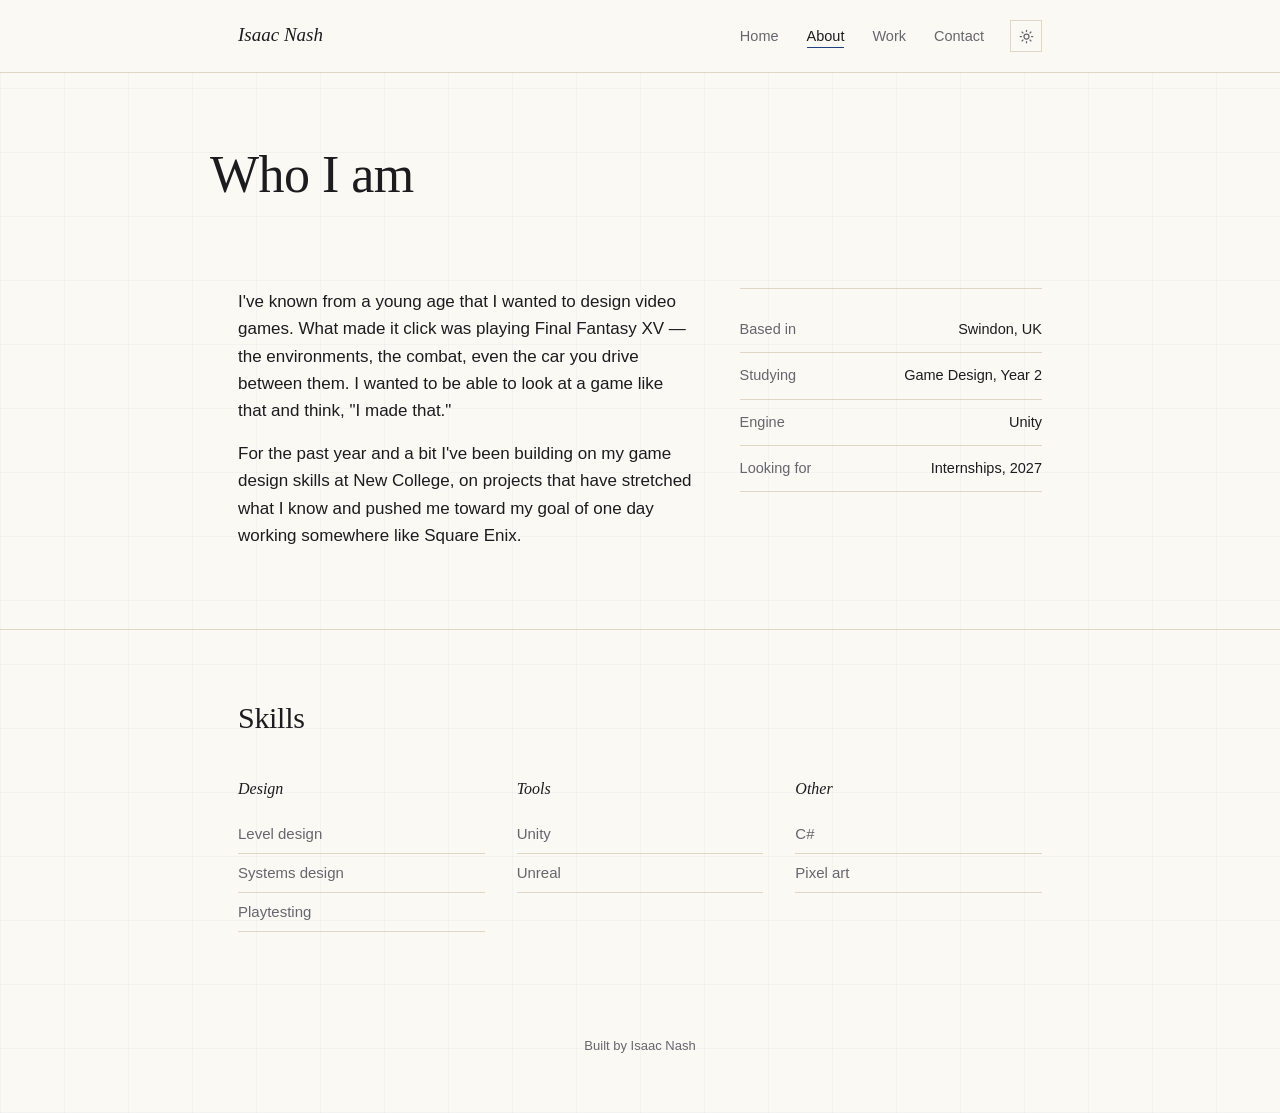
==== commit dab83980: "Add Unreal to the tools list in about.html" ====
--- a/about.html
+++ b/about.html
@@ -7,8 +7,8 @@
 <link rel="preconnect" href="https://fonts.googleapis.com">
 <link rel="preconnect" href="https://fonts.gstatic.com" crossorigin>
 <link href="https://fonts.googleapis.com/css2?family=Fraunces:ital,opsz,wght@0,9..144,400;0,9..144,500;0,9..144,600;1,9..144,400;1,9..144,500&family=Inter:wght@400;500;600&display=swap" rel="stylesheet">
-<link rel="stylesheet" href="style.css">
-<script src="theme.js"></script>
+<link rel="stylesheet" href="style.css?v=2">
+<script src="theme.js?v=2"></script>
 </head>
 
 <body>
@@ -68,6 +68,7 @@
         <h4>Tools</h4>
         <ul>
           <li>Unity</li>
+          <li>Unreal</li>
         </ul>
       </div>
       <div>
